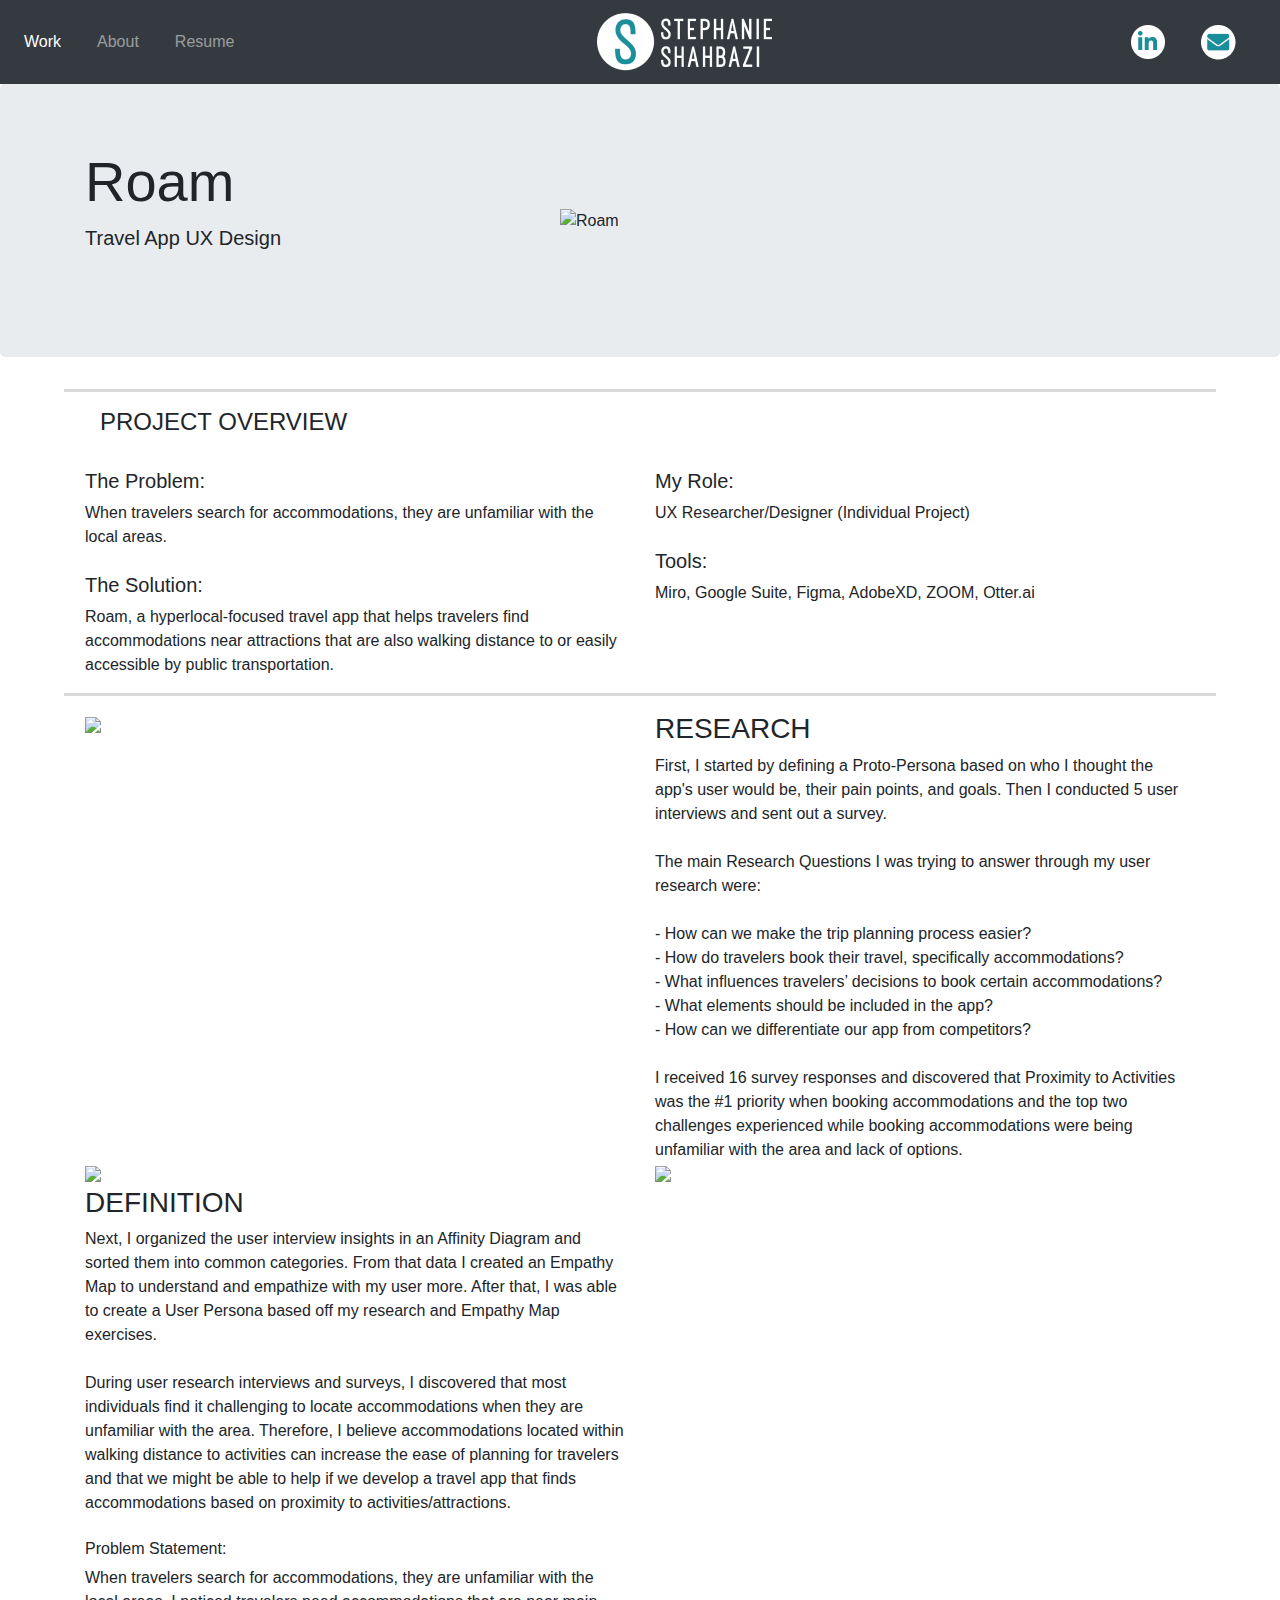
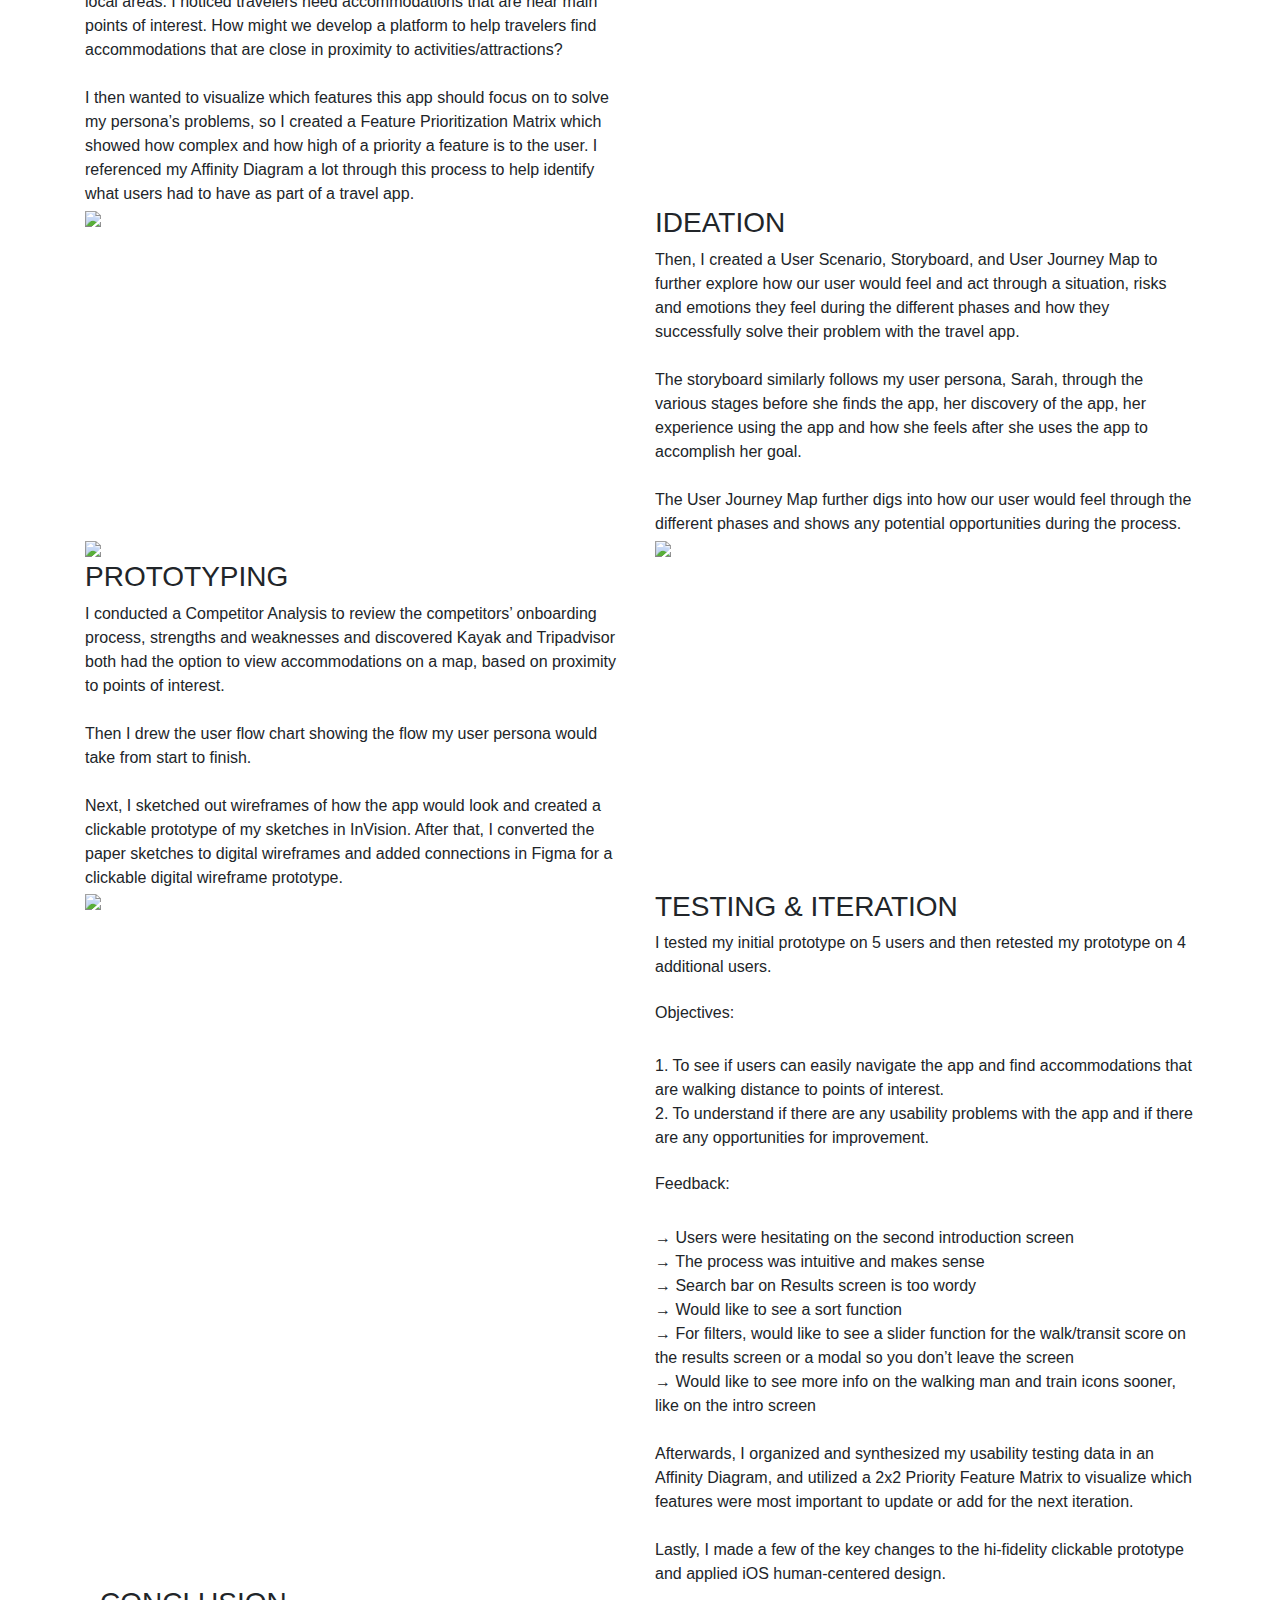
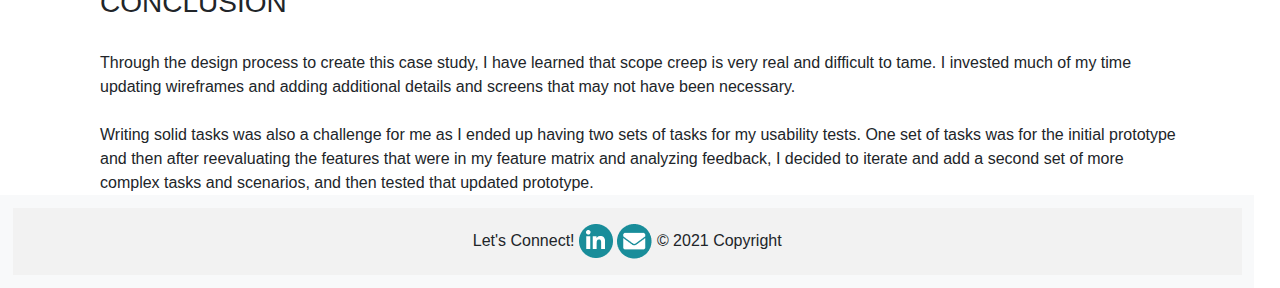
==== casestudy.html @ 682c4c2a "add case study" ====
<!DOCTYPE html>
<html>
    <head>
        <title>Roam Case Study</title>
        <link rel="stylesheet" href="https://stackpath.bootstrapcdn.com/bootstrap/4.3.1/css/bootstrap.min.css" integrity="sha384-ggOyR0iXCbMQv3Xipma34MD+dH/1fQ784/j6cY/iJTQUOhcWr7x9JvoRxT2MZw1T" crossorigin="anonymous">
        <link rel="stylesheet" href="css/style.css" type="text/css">
        <link rel="stylesheet" href="https://cdnjs.cloudflare.com/ajax/libs/font-awesome/4.7.0/css/font-awesome.min.css">
        <meta name="viewport" content="width=device-width, initial-scale=1"> 
    </head>
    <body>
    
        <!-- Paste Navigation Code Below -->
        <nav class="navbar navbar-expand-lg navbar-dark bg-dark">

            <!--  Show this only on mobile to medium screens  -->
              <a class="navbar-brand d-lg-none" href="#"><img src="images/PortfolioLogo_white_color S 1.png"></a>
            
              <button class="navbar-toggler" type="button" data-toggle="collapse" data-target="#navbarToggle" aria-controls="navbarToggle" aria-expanded="false" aria-label="Toggle navigation">
                <span class="navbar-toggler-icon"></span>
              </button>
            
            <!--  Use flexbox utility classes to change how the child elements are justified  -->
              <div class="collapse navbar-collapse justify-content-between" id="navbarToggle">
            
                <ul class="navbar-nav">
                  <li class="nav-item">
                    <a class="nav-link active" href="#">Work <span class="sr-only">(current)</span></a>
                  </li>
                  <li class="nav-item">
                    <a class="nav-link" href="#">About</a>
                  </li>
                  <li class="nav-item">
                    <a class="nav-link" href="#">Resume</a>
                  </li>
                </ul>
                
                
            <!--   Show this only lg screens and up   -->
                <a class="navbar-brand d-none d-lg-block" href="#"><img src="images/PortfolioLogo_white_color S 1.png"></a>
                
                
                
                <ul class="navbar-nav">
                  <li class="nav-item">
                    <a class="nav-link" href="https://www.linkedin.com/in/stephanieshahbazi/"><img src="images/LinkedIn_whitecircle.png"></a>
                  </li>
                  <li class="nav-item">
                    <a class="nav-link" href="mailto:stephanie.shahbazi@gmail.com"><img src="images/envelope_whitecircle.png"></a>
                  </li>
                </ul>
              </div>
            </nav>


        <!-- Paste Jumbotron Code Below -->
        <div class="jumbotron">
            <div class="container text-center text-lg-left">
              
              <div class="row">
                <div class="jumbotronText col-lg-5">
                    <h1 class="display-4">Roam</h1>
                <p class="lead">Travel App UX Design</p>
                  <span class="text-center d-inline-block"></span>
                </div>
                <div class="col-lg-7 align-items-center d-flex">
                  <img src="images/Roam.png" alt="Roam" class="img-fluid">
                </div>
              </div>
              </div>

          </div>
          <hr style="height:3px;width:90%;border:none;color:#DADADA;background-color:#DADADA" />

    <!-- Project Overview Below -->
        <div class="container">
            <div class="column">
                <div class="col-lg-12 col-sm-12">
                    <h4 class="overview">PROJECT OVERVIEW</h4><br>
                </div>
            </div>

            <div class="row"> 
                <div class="col-lg-6 col-sm-12">
                    <h5>The Problem:</h5>
                    When travelers search for accommodations, they are unfamiliar with the local areas.<br><br>
                    <h5>The Solution:</h5>
                    Roam, a hyperlocal-focused travel app that helps travelers find accommodations near attractions that are also walking distance to or easily accessible by public transportation.
                </div>
                <div class="col-lg-6 col-sm-12">
                    <h5>My Role:</h5>
                    UX Researcher/Designer (Individual Project)<br><br> 
                    <h5>Tools:</h5>   
                    Miro, Google Suite, Figma, AdobeXD, ZOOM, Otter.ai
                </div>
            </div>   
        </div>
        <hr style="height:3px;width:90%;border:none;color:#DADADA;background-color:#DADADA;"/>

    <!-- Research Section Below -->
        <div class="container">
            <div class="row"> 
                <div class="row-image col-lg-6 col-md-6 col-sm-12">
                    <img src="images/ProtoPersona_screenshot 1.png" style="width:100%;">
                </div>
                <div class="text col-lg-6 col-md-6 col-sm-12">
                    <h3>RESEARCH</h3>
                    First, I started by defining a Proto-Persona based on who I thought the app's user would be, their pain points, and goals. Then I conducted 5 user interviews and sent out a survey. 
                    <br><br>The main Research Questions I was trying to answer through my user research were:<br><br>
                    - How can we make the trip planning process easier?<br>
                    - How do travelers book their travel, specifically accommodations?<br>
                    - What influences travelers’ decisions to book certain accommodations?<br>
                    - What elements should be included in the app?<br>
                    - How can we differentiate our app from competitors?
                    <br><br>I received 16 survey responses and discovered that Proximity to Activities was the #1 priority when booking accommodations and the top two challenges experienced while booking accommodations were being unfamiliar with the area and lack of options.
                </div>
            </div>   
        </div>
    <!-- Definition Section Below -->
        <div class="container">
            <div class="row"> 
                <div class="text col-lg-6 col-md-6 col-sm-12">
                    <img src="images/AffinityDiagram (1) 1.png" class="top" style="width:100%">
                    <h3>DEFINITION</h3>
                    Next, I organized the user interview insights in an Affinity Diagram and sorted them into common categories. From that data I created an Empathy Map to understand and empathize with my user more. After that, I was able to create a User Persona based off my research and Empathy Map exercises. 
                    <br><br>During user research interviews and surveys, I discovered that most individuals find it challenging to locate accommodations when they are unfamiliar with the area. Therefore, I believe accommodations located within walking distance to activities can increase the ease of planning for travelers and that we might be able to help if we develop a travel app that finds accommodations based on proximity to activities/attractions. 
                    <br><br><h6>Problem Statement:</h6>When travelers search for accommodations, they are unfamiliar with the local areas. I noticed travelers need accommodations that are near main points of interest. How might we develop a platform to help travelers find accommodations that are close in proximity to activities/attractions?
                    <br><br>I then wanted to visualize which features this app should focus on to solve my persona’s problems, so I created a Feature Prioritization Matrix which showed how complex and how high of a priority a feature is to the user. I referenced my Affinity Diagram a lot through this process to help identify what users had to have as part of a travel app. 
                </div>
                <div class="row-image col-lg-6 col-md-6 col-sm-12" style=position:relative;>
                    <img src="images/AffinityDiagram (1) 1.png" class="right" style="width:100%">
                </div>
            </div>   
        </div>
    <!-- Ideation Section Below -->
        <div class="container">
            <div class="row"> 
                <div class="row-image col-lg-6 col-md-6 col-sm-12">
                    <img src="images/HW2_User-Journey 1.png" style="width:100%;">
                </div>
                <div class="text col-lg-6 col-md-6 col-sm-12">
                    <h3>IDEATION</h3>
                    Then, I created a User Scenario, Storyboard, and User Journey Map to further explore how our user would feel and act through a situation, risks and emotions they feel during the different phases and how they successfully solve their problem with the travel app.
                    <br><br>The storyboard similarly follows my user persona, Sarah, through the various stages before she finds the app, her discovery of the app, her experience using the app and how she feels after she uses the app to accomplish her goal. 
                    <br><br>The User Journey Map further digs into how our user would feel through the different phases and shows any potential opportunities during the process.
                </div>
            </div>   
        </div>
    <!-- Prototyping Section Below -->
        <div class="container">
            <div class="row"> 
                <div class="text col-lg-6 col-md-6 col-sm-12">
                    <img src="images/Group 113.png" class="top" style="width:100%;">
                    <h3>PROTOTYPING</h3>
                    I conducted a Competitor Analysis to review the competitors’ onboarding process, strengths and weaknesses and discovered Kayak and Tripadvisor both had the option to view accommodations on a map, based on proximity to points of interest.   
                    <br><br>Then I drew the user flow chart showing the flow my user persona would take from start to finish. 
                    <br><br>Next, I sketched out wireframes of how the app would look and created a clickable prototype of my sketches in InVision.  After that, I converted the paper sketches to digital wireframes and  added connections in Figma for a clickable digital wireframe prototype.
                </div>
                <div class="row-image col-lg-6 col-md-6 col-sm-12" style=position:relative;>
                    <img src="images/Group 113.png" class="right" style="width:100%;">
                </div>
            </div>   
        </div>
    <!-- Testing & Iteration Section Below -->
        <div class="container">
            <div class="row"> 
                <div class="row-image col-lg-6 col-md-6 col-sm-12">
                    <img src="images/Group 114.png" style="width:100%;">
                </div>
                <div class="text col-lg-6 col-md-6 col-sm-12">
                    <h3>TESTING & ITERATION</h3>
                    I tested my initial prototype on 5 users and then retested my prototype on 4 additional users. 
                    <br><br><h6>Objectives:</h6><br>
                    1.  To see if users can easily navigate the app and find accommodations that are walking distance to points of interest.<br>
                    2.  To understand if there are any usability problems with the app and if there are any opportunities for improvement.
                    <br><br><h6>Feedback:</h6><br>
                    →  Users were hesitating on the second introduction screen<br>
                    →  The process was intuitive and makes sense<br>
                    →  Search bar on Results screen is too wordy<br>
                    →  Would like to see a sort function<br>
                    →  For filters, would like to see a slider function for the walk/transit score on the results screen or a modal so you don’t leave the screen<br>
                    →  Would like to see more info on the walking man and train icons sooner, like on the intro screen<br>
                    <br>Afterwards, I organized and synthesized my usability testing data in an Affinity Diagram, and utilized a 2x2 Priority Feature Matrix to visualize which features were most important to update or add for the next iteration.
                    <br><br>Lastly, I made a few of the key changes to the hi-fidelity clickable prototype and applied iOS human-centered design.
                </div>
            </div>   
        </div>
    <!-- Conclusion Below -->
        <div class="container">
            <div class="column">
                <div class="text col-lg-12 col-sm-12">
                    <h3>CONCLUSION</h3><br>
                    Through the design process to create this case study, I have learned that scope creep is very real and difficult to tame. I invested much of my time updating wireframes and adding additional details and screens that may not have been necessary.
                    <br><br>Writing solid tasks was also a challenge for me as I ended up having two sets of tasks for my usability tests. One set of tasks was for the initial prototype and then after reevaluating the features that were in my feature matrix and analyzing feedback, I decided to iterate and add a second set of more complex tasks and scenarios, and then tested that updated prototype.
                </div>
            </div>
        </div>


    <!-- Footer Below -->
        <footer class="bg-light text-center text-lg-start">
            <div class="text-center p-3" style="background-color:#f2f2f2;">
                Let's Connect!
                <a href="#" class="footerLinkedin"><img src="images/LinkedIn_colorcircle.png"></a>
                <a href="#" class="footerEmail"><img src="images/envelope_colorcircle.png"></a>
            © 2021 Copyright
            </div>
        </footer>

    </body>

    <script src="https://code.jquery.com/jquery-3.3.1.slim.min.js" integrity="sha384-q8i/X+965DzO0rT7abK41JStQIAqVgRVzpbzo5smXKp4YfRvH+8abtTE1Pi6jizo" crossorigin="anonymous"></script>
    <script src="https://cdnjs.cloudflare.com/ajax/libs/popper.js/1.14.7/umd/popper.min.js" integrity="sha384-UO2eT0CpHqdSJQ6hJty5KVphtPhzWj9WO1clHTMGa3JDZwrnQq4sF86dIHNDz0W1" crossorigin="anonymous"></script>
    <script src="https://stackpath.bootstrapcdn.com/bootstrap/4.3.1/js/bootstrap.min.js" integrity="sha384-JjSmVgyd0p3pXB1rRibZUAYoIIy6OrQ6VrjIEaFf/nJGzIxFDsf4x0xIM+B07jRM" crossorigin="anonymous"></script>
</html>
---- css/style.css ----
html {
    font-family:'SF Pro Display';
}

.navigation {
    width: 98%;
    height: 60px;
    padding:1%;
    background-color:#198D9A;
    color: white;
}

.FlexNav{
    display: flex;
    flex-direction: row;
    justify-content: space-around;
    padding: 0;
    margin: 0;
}

.navheadlines {
    display: flex;
    list-style-type: none;
    vertical-align: middle;
    padding: 5px;
}

li {
    padding-right: 20px;
}

.logo {
    display: flex;
    align-items: center;
    justify-content: center;
    position: relative;
    height: 60px;
}

.socialheader {
    display: flex;
    padding: 15px;
}

.LinkedInwhite {
    padding-right: 15px;
}

a {
    text-decoration: none;
    color: white;
}

a:hover {
    font-weight: 700;
}

.dropdown a {
    display: none;
}

.smallscreenheader {
    display: none;
}

.heroImage {
    display: flex;
    flex-direction: column;
    padding-top: 5px;
    background-position: center;
    background-repeat: no-repeat;
    background-size: cover;
}

.heroFlexContainer {
    position:relative;
}

.heroDescription {
    display:flex;
    flex-direction: column;
    position: absolute;
    color: white;
    align-items: center;
    justify-content: center;
    width: 100%;
    height: 100%;
    top:0;
    left: 0px;
}

.heroline {
    font-size: 18px;
    text-align: center;
}

.AboutFlexContainer {
    display: flex;
    flex-direction: row;
}

.headshot {
    padding: 5%;
    margin-left: 25px;
    size: 50%;
}

.AboutDescription {
    margin-right: 45px;
}

footer {
    background-color: #F2F2F2;
    width: 98%;
    padding:1%;
}

.inline-block-footer {
    display:inline-block;
    font-weight: bold;
    font-size: 14px;
    padding: 5px;
    justify-content: space-between;
    vertical-align: middle;
    }

.socialfooter {
    vertical-align: top;
    padding-right: 5px;
}

.copyright {
    display: inline-block;
    vertical-align: middle;
    padding: 0;
}

button {
    color: white;
    font-weight: bold;
    font-size: 12pt;
    background-color: #198D9A;
    border: none;
    padding: 15px;
    border-radius: 50px;
    margin: 10px;
    transition: 0.3s;
}

button:hover {
    background: #23B7C8;
}

.skillssection {
    background: 600px;
    background-color:#DBDBDB;
}

.skillsflexcontainer {
    display:flex;
}

.skills1-2 {
    display:flex;
    flex-direction: column;
    width: 100%;
    margin-left: 100px;  
    padding:0;  
}

.skills3-4 {
    display:flex;
    flex-direction: column;
    width: 100%;
    margin-left: 100px;
}

h1 {
    font-size: 32pt;
}

.learnmore {
    font-weight: bold;
    font-size: 14px;
}

.email {
    color: black;
    font-size: 14px;
    text-decoration: underline;
}

.mySkillsheader {
    font-size: 16pt;
    padding-top: 20px;
    margin-left: 100px;
}

.myWork {
    padding-bottom: 35px;
}

.workGrid {
    display: grid;
    grid-template-columns: 50 50;
    grid-template-rows: 50 50;
    grid-template-areas: 
    "proj1 proj2"
    "proj3 proj4";
    margin-left: 45px;
}

.proj1 {
    grid-area: "proj1";
}

.proj2 {
    grid-area: "proj2";
}

.proj3 {
    grid-area: "proj3";
}

.proj4 {
    grid-area: "proj4";
}

.projectbutton {
    padding: 2%;
    font-size: 10pt;
    margin: 0;
}

.Projects {
    margin-left: 35px;
    font-size: 24px;
}

.proj1:hover {
    opacity: 75%;
}

.proj2:hover {
    opacity: 75%;
}

.proj3:hover {
    opacity: 75%;
}

.proj4:hover {
    opacity: 75%;
}

.Roam {
    width: 100%;
}

.FDA {
    width: 100%;
}

.Unison {
    width: 100%;
    padding-top: 20px;
}

.PADV {
    width: 100%;
    padding-top: 20px;
}


@media (max-width: 768px){
        .AboutFlexContainer {
        flex-wrap: wrap;
    }
    
    .AboutDescription {
        margin-left: 45px;
        flex-wrap: wrap;
    }

    .headshot {
        margin: auto;
    }

    .heroline {
        width: 95%;
    }
}

@media (max-width: 600px){
    .smallscreenheader {
        display: flex;
        flex-direction: row;
        width: 98%;
        height: 60px;
        padding:1%;
        background-color:#198D9A;
        color: white;
        justify-content: space-evenly;

    }

    .dropdown .menu{
        padding: 20px;
        position:relative;
        display: inline-block;
        cursor: pointer;
        outline: none;
        border: none; 
    }

    .dropdowncontent {
        display: none;
        position: absolute;
        background-color: white;
        min-width: 160px;
        margin: 0;
        box-shadow: 0px 8px 16px 0px rgba(0,0,0,0.2);
        z-index: 1;
    }

    .dropdowncontent a {
        color: #198D9A;
        padding: 12px 16px;
        text-decoration: none;
        display: block;
    }

    .dropdowncontent a:hover {
        background-color: #198D9A;
        color: white;
    }

    .show {
        display: block;
    }

    .socialheader {
        margin-right: 10px;
    }
    
    .workGrid {
        grid-template-columns: 100;
        grid-template-rows: 100;
        grid-template-areas: 
        "proj1"
        "proj2"
        "proj3"
        "proj4";
    }

    .AboutFlexContainer {
        flex-wrap: wrap;
    }

    .skillsflexcontainer {
        flex-wrap: wrap;
    }
        
    .AboutDescription {
        margin-left: 45px;
        flex-wrap: wrap;
    }

    .headshot {
        margin: auto;
    }

    .navheadlines {
        display: none;
    }

    .navigation {
        display: none;
    }
}

@media (max-width: 375px){
    .smallscreenheader {
        display: flex;
        flex-direction: row;
        width: 98%;
        height: 60px;
        padding:1%;
        background-color:#198D9A;
        color: white;
        justify-content: space-evenly;
    }

    .dropdown .menu{
        padding: 20px;
        position:relative;
        display: inline-block;
        cursor: pointer;
        outline: none;
        border: none; 
    }

    .dropdowncontent {
        display: none;
        position: absolute;
        background-color: white;
        min-width: 160px;
        margin: 0;
        box-shadow: 0px 8px 16px 0px rgba(0,0,0,0.2);
        z-index: 1;
    }

    .dropdowncontent a {
        color: #198D9A;
        padding: 12px 16px;
        text-decoration: none;
        display: block;
    }

    .dropdowncontent a:hover {
        background-color: #198D9A;
        color: white;
    }

    .show {
        display: block;
    }

    .headshot {
        margin: auto;
    }

    .skills1-2 {
        margin-left: 25px;
    }

    .skills3-4 {
        margin-left: 25px;
    }

    .navheadlines {
        display: none;
    }

    .socialheader {
        display: none;
    }

    .heroDescription h1 {
        font-size: 28px;
    }

    .heroline {
        font-size: 14px;
    }

    .inline-block-footer {
        width: 98%;
        padding: 1%;
    }

}
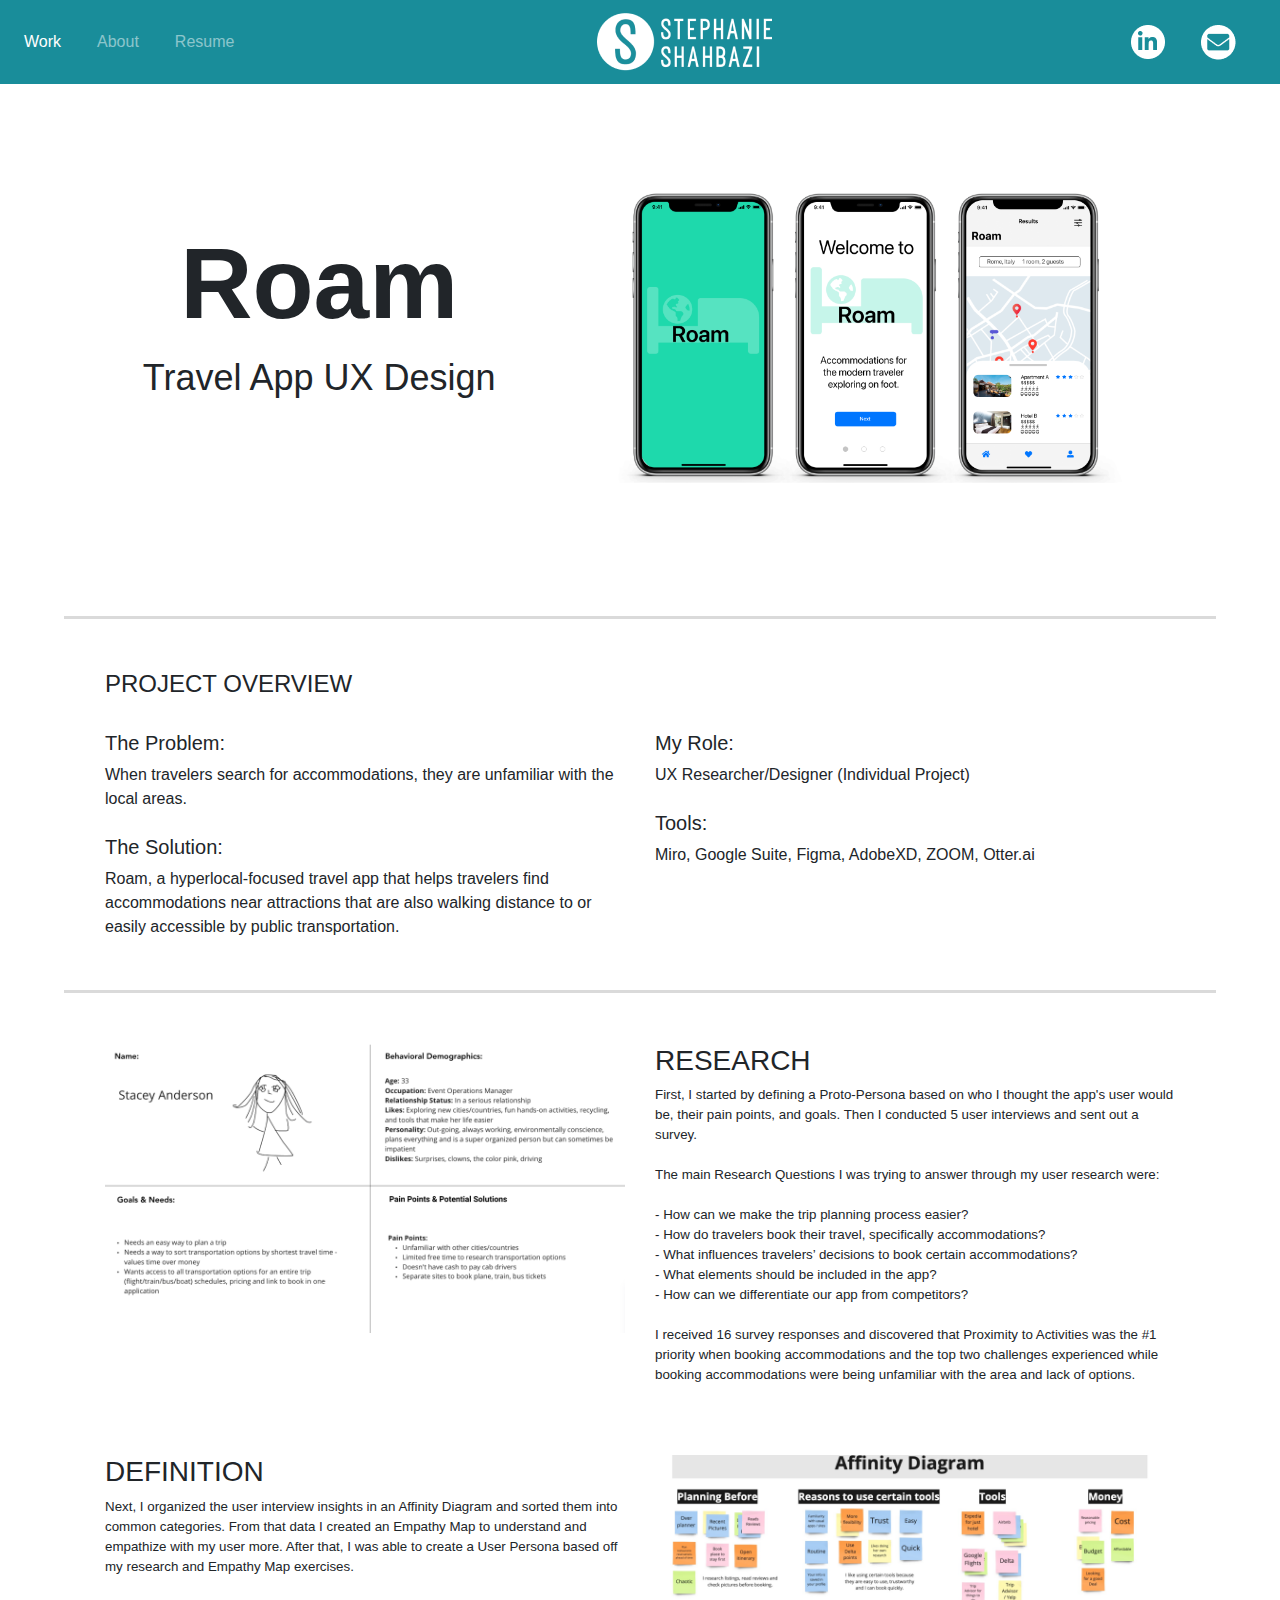
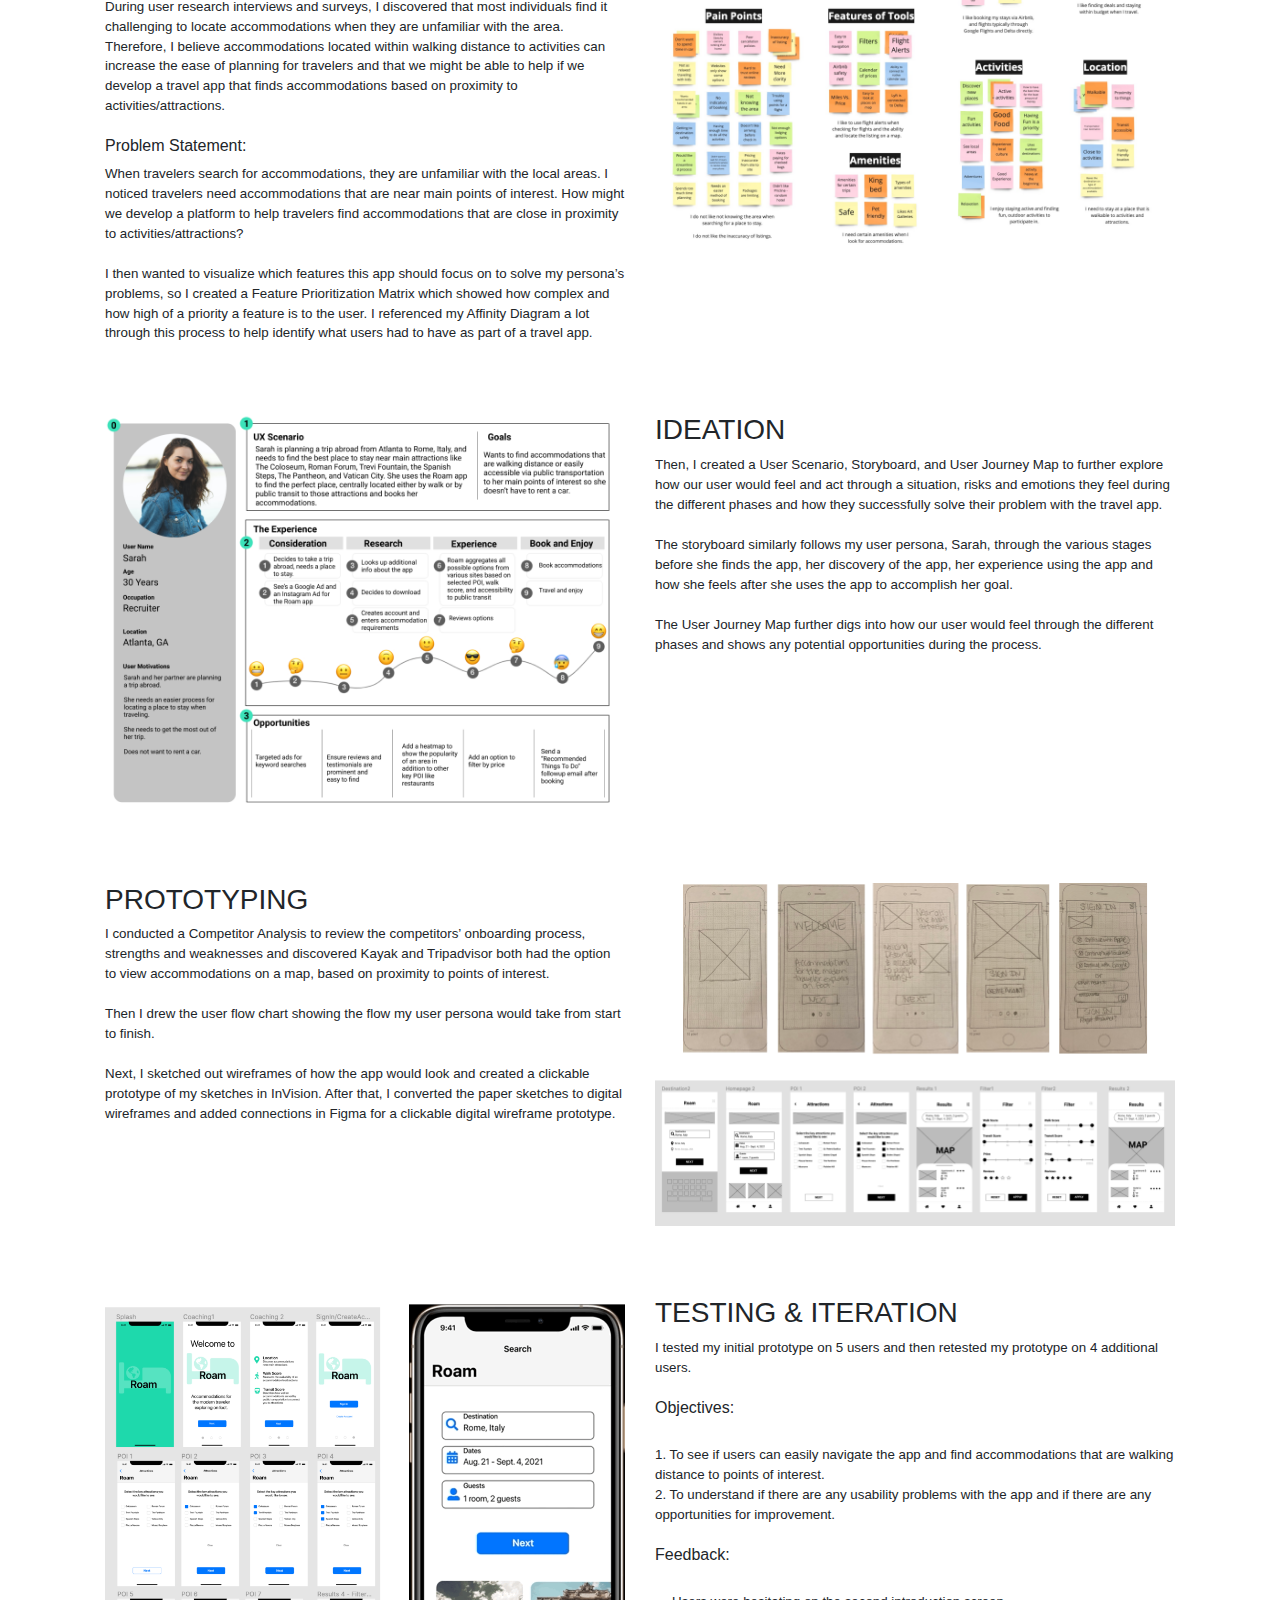
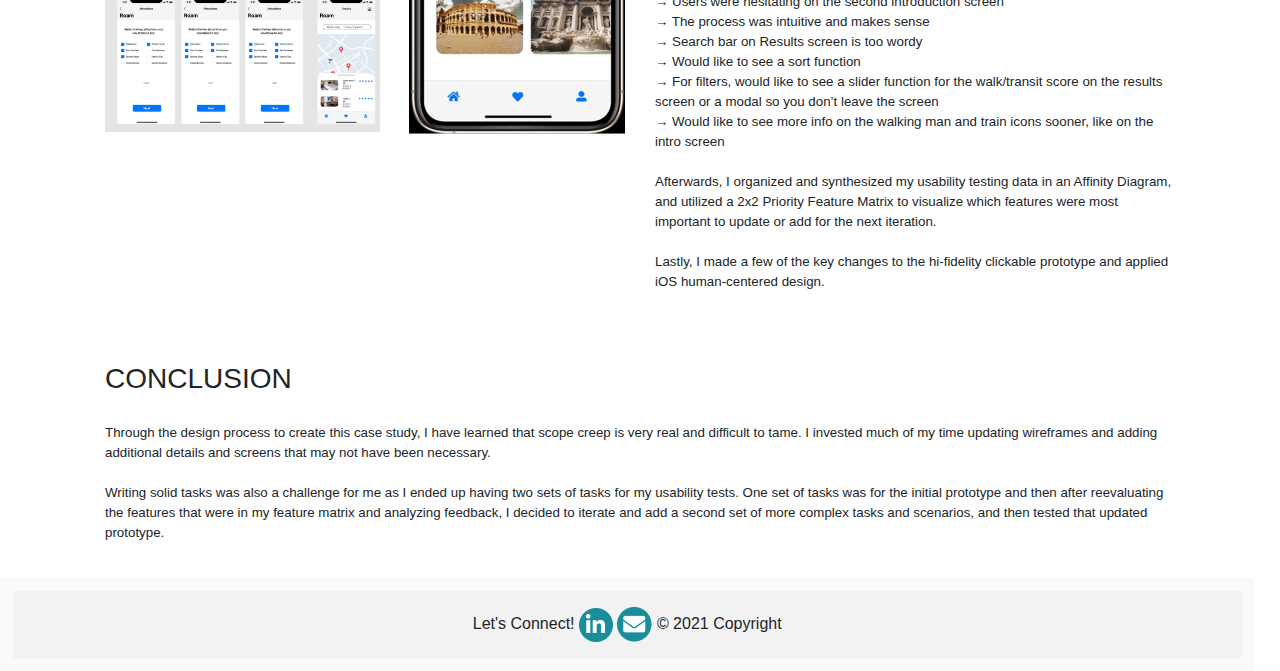
==== commit e5a7a601: "updated with hw20" ====
--- a/casestudy.html
+++ b/casestudy.html
@@ -24,13 +24,13 @@
             
                 <ul class="navbar-nav">
                   <li class="nav-item">
-                    <a class="nav-link active" href="#">Work <span class="sr-only">(current)</span></a>
-                  </li>
-                  <li class="nav-item">
-                    <a class="nav-link" href="#">About</a>
-                  </li>
-                  <li class="nav-item">
-                    <a class="nav-link" href="#">Resume</a>
+                    <a class="nav-link active" href="index.html">Work <span class="sr-only">(current)</span></a>
+                  </li>
+                  <li class="nav-item">
+                    <a class="nav-link" href="About.html">About</a>
+                  </li>
+                  <li class="nav-item">
+                    <a class="nav-link" href="resources/Resume_StephanieShahbazi.pdf">Resume</a>
                   </li>
                 </ul>
                 
--- a/css/style.css
+++ b/css/style.css
@@ -13,7 +13,7 @@
 .FlexNav{
     display: flex;
     flex-direction: row;
-    justify-content: space-around;
+    justify-content: space-between;
     padding: 0;
     margin: 0;
 }
@@ -175,7 +175,7 @@
     margin-left: 100px;
 }
 
-h1 {
+.heroHeadline {
     font-size: 32pt;
 }
 
@@ -271,9 +271,53 @@
     padding-top: 20px;
 }
 
+/* homework20 css */
+
+.bg-dark {
+    background-color: #198D9A!important;
+}
+
+.jumbotron {
+    background-color: white;
+    padding: 5px!important;
+}
+
+.jumbotronText{
+    text-align: center!important;
+    margin: auto;
+}
+
+.display-4 {
+    font-weight: bolder!important;
+    font-size: 100px!important;
+}
+
+.lead {
+    font-size: 36px;
+}
+
+.text {
+    font-size: 10pt;
+    font-style: normal;
+}
+
+.container {
+    padding: 35px;
+}
+
+.col-lg-12 {
+    padding:0!important;
+    margin: 0 auto!important;
+}
+
+.top {
+    display:none;
+}
+
+
 
 @media (max-width: 768px){
-        .AboutFlexContainer {
+    .AboutFlexContainer {
         flex-wrap: wrap;
     }
     
@@ -289,6 +333,22 @@
     .heroline {
         width: 95%;
     }
+
+    /*homework20*/
+
+    .row-image {
+        padding-bottom: 35px!important;
+    }
+
+    .right {
+        display:none;
+     }
+
+     .top {
+         display:inline;
+         padding: 25px;
+     }
+
 }
 
 @media (max-width: 600px){
@@ -459,4 +519,22 @@
         padding: 1%;
     }
 
+/*homework20*/
+    .container {
+        padding:20px;
+    }
+    
+    .row-image {
+        padding-bottom: 35px!important;
+     }
+
+     .right {
+        display:none;
+     }
+
+     .top {
+         display:inline;
+         padding: 25px;
+     }
+
 }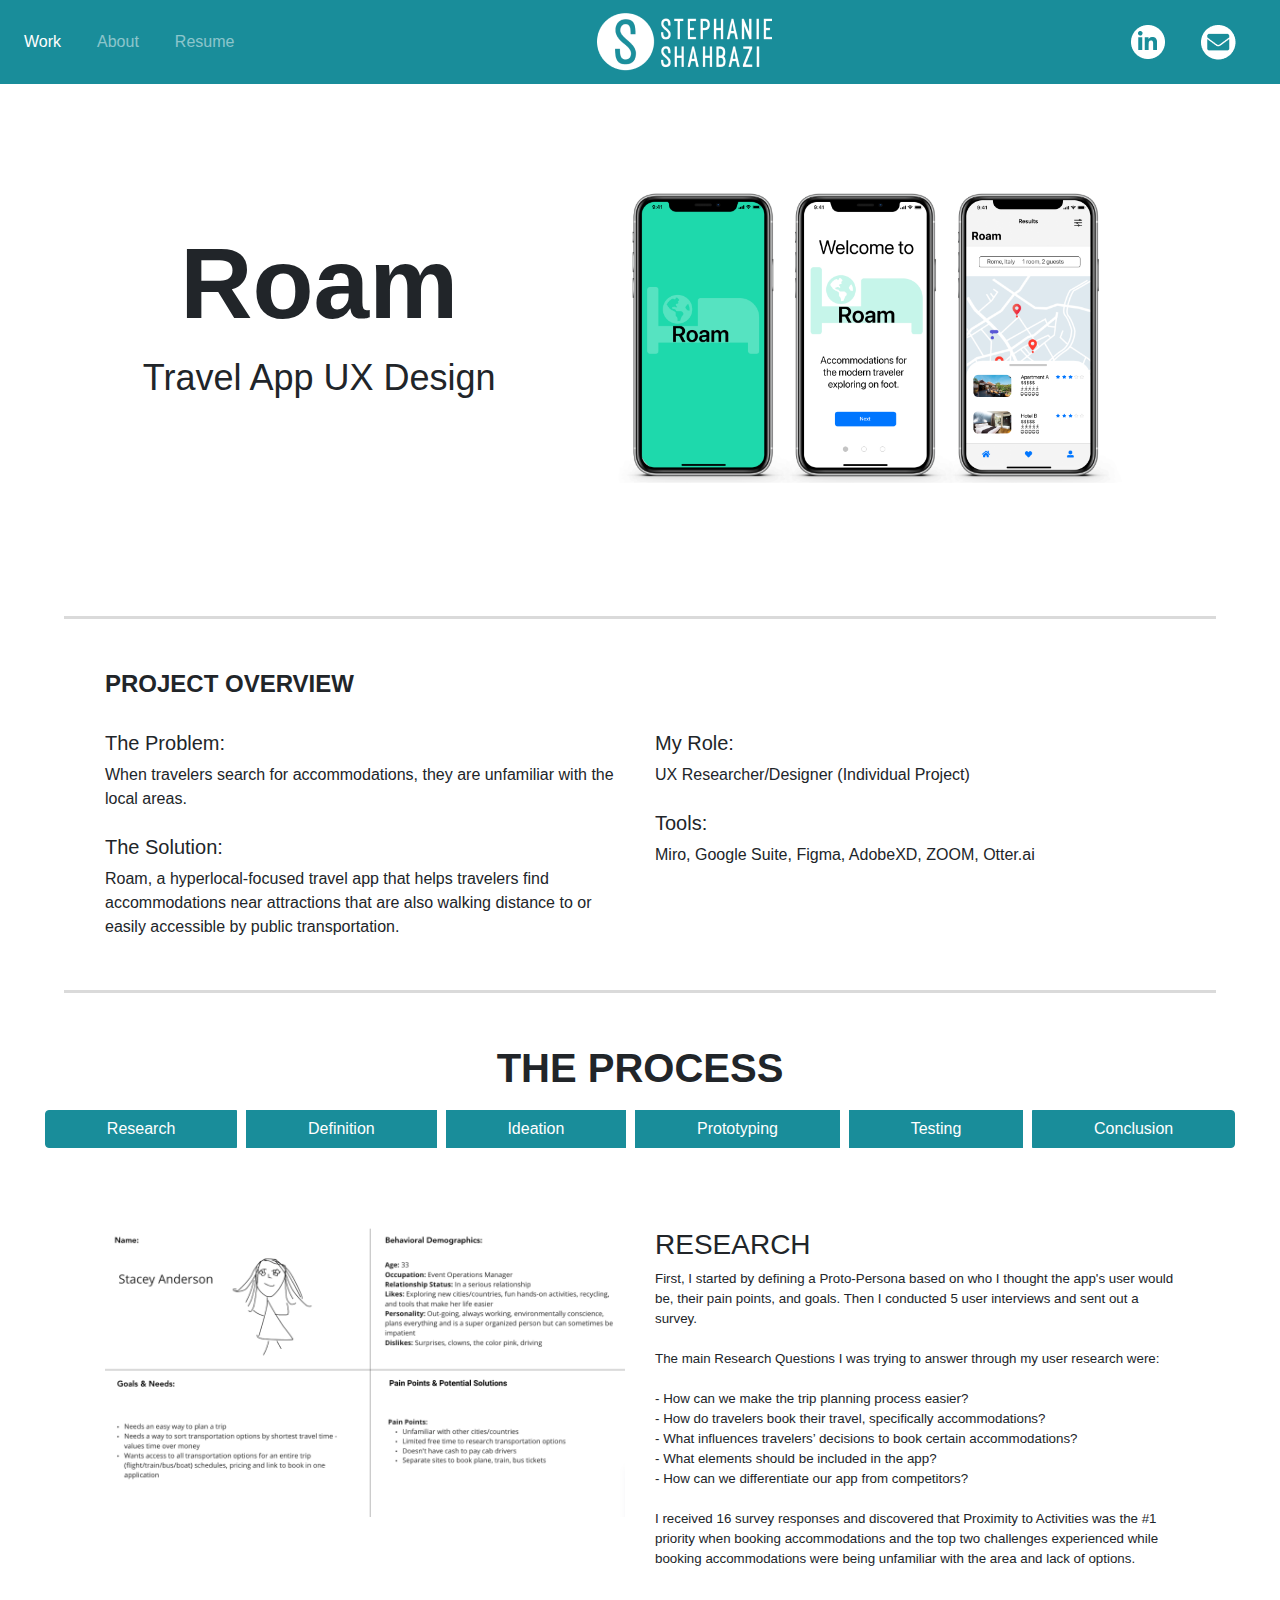
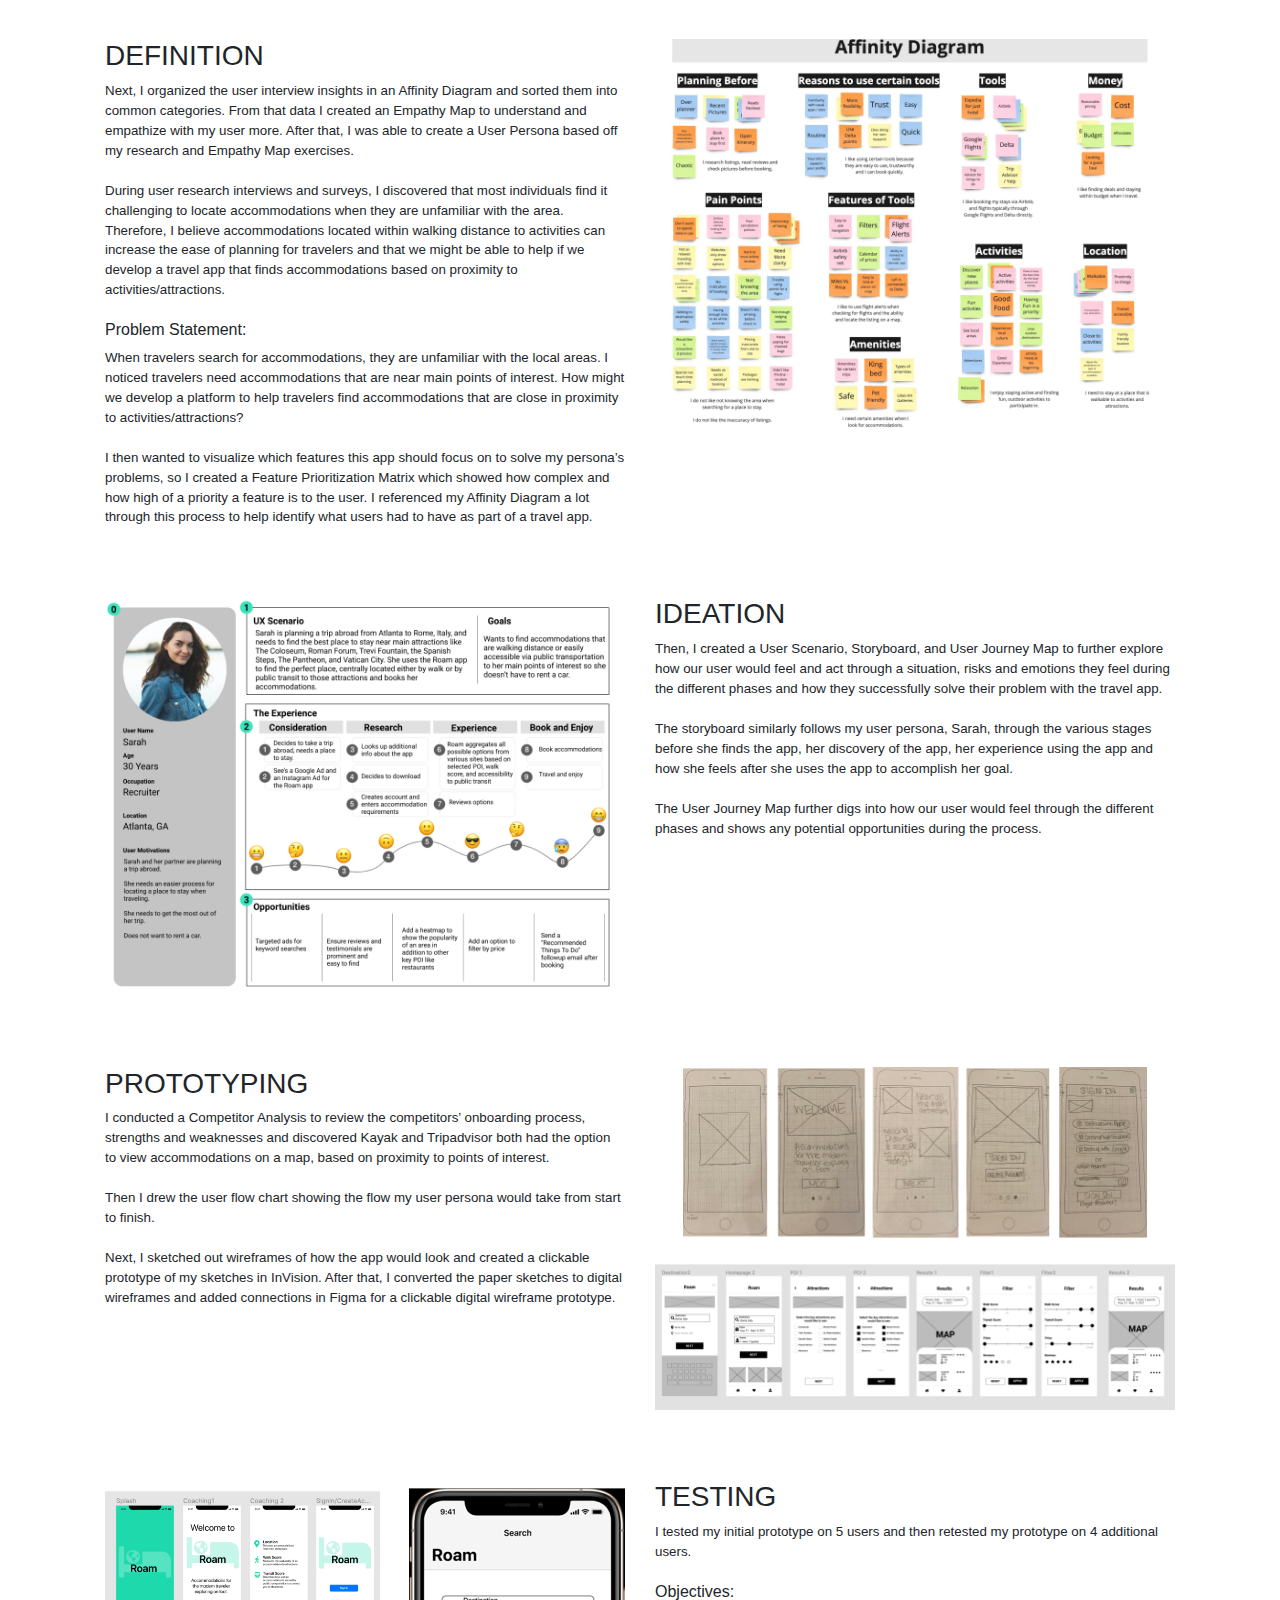
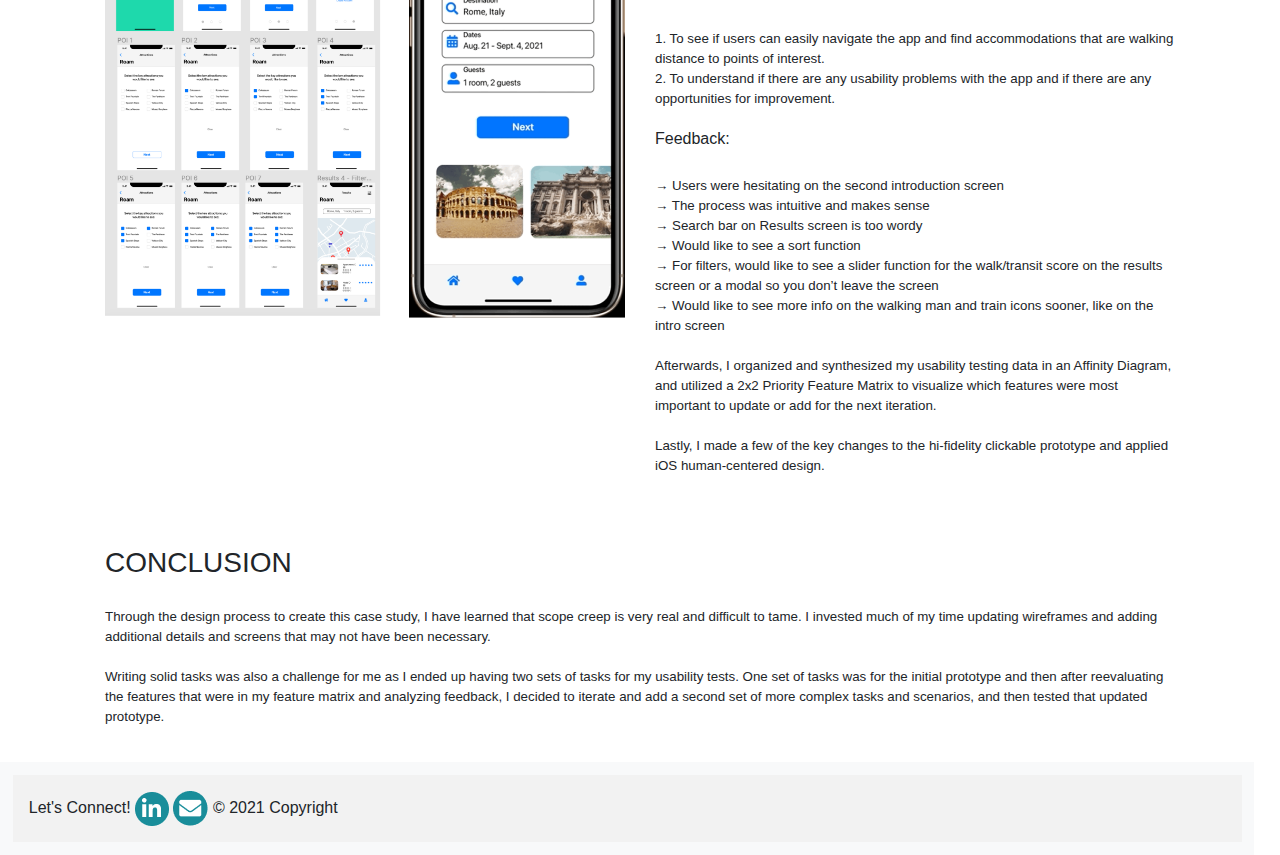
==== commit c0523ce3: "11.15.21" ====
--- a/casestudy.html
+++ b/casestudy.html
@@ -87,7 +87,7 @@
                     Roam, a hyperlocal-focused travel app that helps travelers find accommodations near attractions that are also walking distance to or easily accessible by public transportation.
                 </div>
                 <div class="col-lg-6 col-sm-12">
-                    <h5>My Role:</h5>
+                    <h5 class="myRole">My Role:</h5>
                     UX Researcher/Designer (Individual Project)<br><br> 
                     <h5>Tools:</h5>   
                     Miro, Google Suite, Figma, AdobeXD, ZOOM, Otter.ai
@@ -96,8 +96,34 @@
         </div>
         <hr style="height:3px;width:90%;border:none;color:#DADADA;background-color:#DADADA;"/>
 
+    <!-- The Process Section Below -->
+        <div class="casestudynav">
+            <h1 class="process">THE PROCESS</h1>
+            <div class="btn-group" role="group">
+                <button onclick="location.href='#research'"type="button" class="btn btn-secondary">
+                    <a href="#research"></a>Research
+                </button>
+                <button onclick="location.href='#definition'" type="button" class="btn">
+                    <a href="#definition"></a>Definition
+                </button>
+                <button onclick="location.href='#ideation'" type="button" class="btn">
+                    <a href="#ideation"></a>Ideation
+                </button>
+                <button onclick="location.href='#prototyping'" type="button" class="btn">
+                    <a href="#prototyping"></a>Prototyping
+                </button>
+                <button onclick="location.href='#testing'" type="button" class="btn">
+                    <a href="#testing"></a>Testing
+                </button>
+                <button onclick="location.href='#conclusion'" type="button" class="btn">
+                    <a href="#conclusion"></a>Conclusion
+                </button>
+
+            </div>
+            
+        </div>
     <!-- Research Section Below -->
-        <div class="container">
+        <div class="container" id="research">
             <div class="row"> 
                 <div class="row-image col-lg-6 col-md-6 col-sm-12">
                     <img src="images/ProtoPersona_screenshot 1.png" style="width:100%;">
@@ -116,7 +142,7 @@
             </div>   
         </div>
     <!-- Definition Section Below -->
-        <div class="container">
+        <div class="container" id="definition">
             <div class="row"> 
                 <div class="text col-lg-6 col-md-6 col-sm-12">
                     <img src="images/AffinityDiagram (1) 1.png" class="top" style="width:100%">
@@ -132,7 +158,7 @@
             </div>   
         </div>
     <!-- Ideation Section Below -->
-        <div class="container">
+        <div class="container" id="ideation">
             <div class="row"> 
                 <div class="row-image col-lg-6 col-md-6 col-sm-12">
                     <img src="images/HW2_User-Journey 1.png" style="width:100%;">
@@ -146,7 +172,7 @@
             </div>   
         </div>
     <!-- Prototyping Section Below -->
-        <div class="container">
+        <div class="container" id="prototyping">
             <div class="row"> 
                 <div class="text col-lg-6 col-md-6 col-sm-12">
                     <img src="images/Group 113.png" class="top" style="width:100%;">
@@ -161,13 +187,13 @@
             </div>   
         </div>
     <!-- Testing & Iteration Section Below -->
-        <div class="container">
+        <div class="container" id="testing">
             <div class="row"> 
                 <div class="row-image col-lg-6 col-md-6 col-sm-12">
                     <img src="images/Group 114.png" style="width:100%;">
                 </div>
                 <div class="text col-lg-6 col-md-6 col-sm-12">
-                    <h3>TESTING & ITERATION</h3>
+                    <h3>TESTING</h3>
                     I tested my initial prototype on 5 users and then retested my prototype on 4 additional users. 
                     <br><br><h6>Objectives:</h6><br>
                     1.  To see if users can easily navigate the app and find accommodations that are walking distance to points of interest.<br>
@@ -185,7 +211,7 @@
             </div>   
         </div>
     <!-- Conclusion Below -->
-        <div class="container">
+        <div class="container" id="conclusion">
             <div class="column">
                 <div class="text col-lg-12 col-sm-12">
                     <h3>CONCLUSION</h3><br>
@@ -197,11 +223,11 @@
 
 
     <!-- Footer Below -->
-        <footer class="bg-light text-center text-lg-start">
-            <div class="text-center p-3" style="background-color:#f2f2f2;">
+        <footer class="footer bg-light text-left text-lg-start">
+            <div class="text-left p-3" style="background-color:#f2f2f2;">
                 Let's Connect!
-                <a href="#" class="footerLinkedin"><img src="images/LinkedIn_colorcircle.png"></a>
-                <a href="#" class="footerEmail"><img src="images/envelope_colorcircle.png"></a>
+                <a href="https://www.linkedin.com/in/stephanieshahbazi/" class="footerLinkedin"><img src="images/LinkedIn_colorcircle.png"></a>
+                <a href="mailto:stephanie.shahbazi@gmail.com" class="footerEmail"><img src="images/envelope_colorcircle.png"></a>
             © 2021 Copyright
             </div>
         </footer>
--- a/css/style.css
+++ b/css/style.css
@@ -314,6 +314,37 @@
     display:none;
 }
 
+.overview {
+    font-weight: bolder;
+}
+
+.btn-group {
+    display:flex;
+    justify-content: center;
+}
+
+.btn {
+    background-color: #198D9A;
+    border-color: #198D9A;
+    color: white;
+
+}
+
+.btn:hover {
+    background-color: #23B7C8;
+    border-color: #23B7C8;
+    color: white;
+}
+
+.casestudynav {
+    padding: 35px;
+}
+
+.process {
+    text-align: center;
+    font-weight: bold;
+}
+
 
 
 @media (max-width: 768px){
